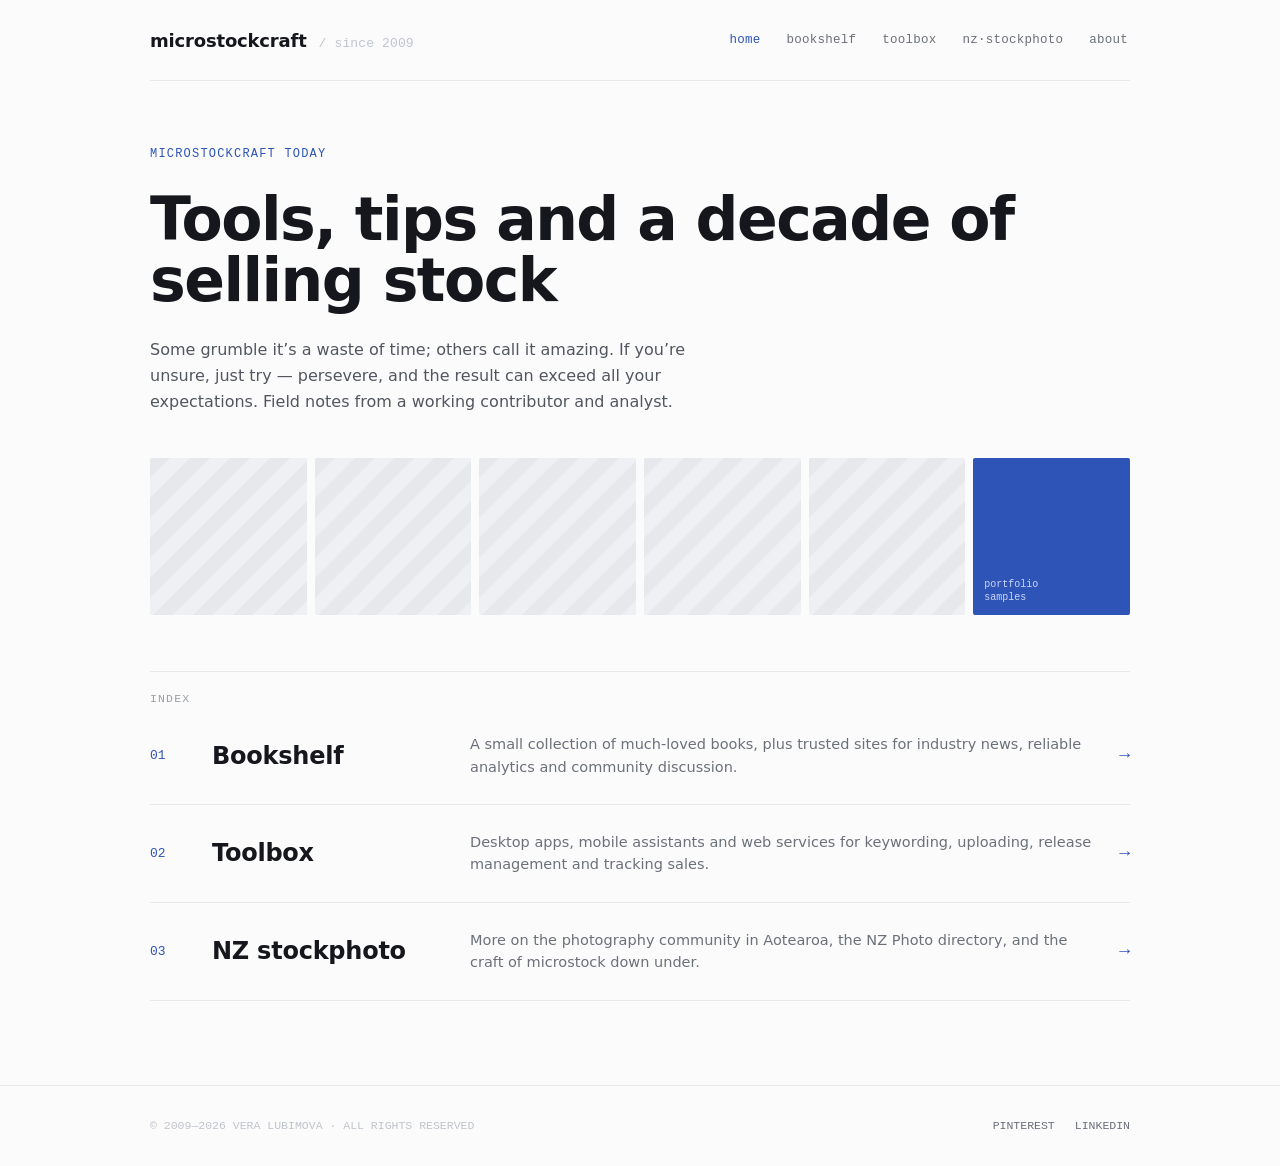
==== index.html @ 36dbcdbc "Add files via upload" ====
<!DOCTYPE html>
<html lang="en">
<head>
<meta charset="utf-8">
<meta name="viewport" content="width=device-width, initial-scale=1.0">
<title>Microstock craft | Tools and tips, stocks and stockers, royalty-free images</title>
<meta name="description" content="If you are a buyer, you will find ways to download appropriate royalty-free images, if you are a microstock contributor you will find some useful information here">
<meta name="keywords" content="leading microstock agencies, Shutterstock, iStockphoto, Dreamstime, Fotolia, Depositphotos, 123rf, Can Stock Photo, stock photography sites, best performing microstock sites, best microstock agencies, top microstock agencies, microstock craft, microstock photography, microstock profit, microstock earning, microstock market, royalty free images, royalty-free images, royalty free photo, royalty-free photo, microstock tools, microstock keywording, keywording tool, keywording service, microstock workflow, lightroom, microstock vector art, sell photos online, sell stock photo, buy photos online, buy pictures, buy photos online, buy pictures, New Zealand">
<meta name="author" content="Vera Lubimova">
<link rel="stylesheet" href="css/style.css">
</head>
<body>
<header class="site-header">
  <div class="wrap">
    <nav class="site-nav" aria-label="Primary">
      <a class="brand" href="index.html">
        <span class="brand-name">microstockcraft</span>
        <span class="brand-since">/ since 2009</span>
      </a>
      <div class="nav-links">
        <span class="nav-link is-active" aria-current="page">home</span>
        <a class="nav-link" href="books.html">bookshelf</a>
        <a class="nav-link" href="toolbox.html">toolbox</a>
        <a class="nav-link" href="articles.html">nz&middot;stockphoto</a>
        <a class="nav-link" href="about.html">about</a>
      </div>
    </nav>
  </div>
</header>
<main class="wrap">
  <section class="hero">
    <div class="hero-eyebrow">MICROSTOCKCRAFT TODAY</div>
    <h1 class="hero-title">Tools, tips and a decade of selling stock</h1>
    <p class="hero-lede">Some grumble it&rsquo;s a waste of time; others call it amazing. If you&rsquo;re unsure, just try &mdash; persevere, and the result can exceed all your expectations. Field notes from a working contributor and analyst.</p>
  </section>

  <section class="contact-sheet" aria-label="Portfolio samples">
    <div class="sheet-grid">
      <img class="sheet-cell" src="images/portfolio-1.svg" alt="Portfolio sample 1 &mdash; placeholder"><!-- TODO: image 1 -->
      <img class="sheet-cell" src="images/portfolio-2.svg" alt="Portfolio sample 2 &mdash; placeholder"><!-- TODO: image 2 -->
      <img class="sheet-cell" src="images/portfolio-3.svg" alt="Portfolio sample 3 &mdash; placeholder"><!-- TODO: image 3 -->
      <img class="sheet-cell" src="images/portfolio-4.svg" alt="Portfolio sample 4 &mdash; placeholder"><!-- TODO: image 4 -->
      <img class="sheet-cell" src="images/portfolio-5.svg" alt="Portfolio sample 5 &mdash; placeholder"><!-- TODO: image 5 -->
      <div class="sheet-cell--brand"><span>portfolio<br>samples</span></div>
    </div>
  </section>

  <section class="index">
    <div class="index-label">INDEX</div>
    <a class="index-row" href="books.html">
      <span class="index-num">01</span>
      <h3 class="index-title">Bookshelf</h3>
      <p class="index-desc">A small collection of much-loved books, plus trusted sites for industry news, reliable analytics and community discussion.</p>
      <span class="index-arrow" aria-hidden="true">&rarr;</span>
    </a>
    <a class="index-row" href="toolbox.html">
      <span class="index-num">02</span>
      <h3 class="index-title">Toolbox</h3>
      <p class="index-desc">Desktop apps, mobile assistants and web services for keywording, uploading, release management and tracking sales.</p>
      <span class="index-arrow" aria-hidden="true">&rarr;</span>
    </a>
    <a class="index-row" href="articles.html">
      <span class="index-num">03</span>
      <h3 class="index-title">NZ stockphoto</h3>
      <p class="index-desc">More on the photography community in Aotearoa, the NZ Photo directory, and the craft of microstock down under.</p>
      <span class="index-arrow" aria-hidden="true">&rarr;</span>
    </a>
  </section>
</main>
<footer class="site-footer">
  <div class="wrap">
    <div class="footer-inner">
      <span class="copyright">&copy; 2009&mdash;2026 VERA LUBIMOVA &middot; ALL RIGHTS RESERVED</span>
        <div class="social">
          <a href="https://nz.pinterest.com/veralubimova/my-illustrations/" target="_blank" rel="noopener">PINTEREST</a>
          <a href="https://www.linkedin.com/in/veralubimova" target="_blank" rel="noopener">LINKEDIN</a>
        </div>
    </div>
  </div>
</footer>
</body>
</html>
---- css/style.css ----
/* ============================================================
   MicrostockCraft — redesign (Option B: Swiss / contact-sheet)
   Single stylesheet. Design tokens are CSS custom properties.
   Fonts are self-hosted (see ../fonts/). No external requests.
   ============================================================ */

/* ---- Self-hosted fonts (only the weights actually used) ---- */
@font-face{
  font-family:'Archivo';font-style:normal;font-weight:700;font-display:swap;
  src:url("../fonts/archivo-700-normal.woff2") format("woff2");
}
@font-face{
  font-family:'Archivo';font-style:normal;font-weight:800;font-display:swap;
  src:url("../fonts/archivo-800-normal.woff2") format("woff2");
}
@font-face{
  font-family:'IBM Plex Sans';font-style:normal;font-weight:400;font-display:swap;
  src:url("../fonts/ibmplexsans-400-normal.woff2") format("woff2");
}
@font-face{
  font-family:'IBM Plex Sans';font-style:normal;font-weight:600;font-display:swap;
  src:url("../fonts/ibmplexsans-600-normal.woff2") format("woff2");
}
@font-face{
  font-family:'IBM Plex Mono';font-style:normal;font-weight:400;font-display:swap;
  src:url("../fonts/ibmplexmono-400-normal.woff2") format("woff2");
}
@font-face{
  font-family:'IBM Plex Mono';font-style:normal;font-weight:500;font-display:swap;
  src:url("../fonts/ibmplexmono-500-normal.woff2") format("woff2");
}

/* ---- Design tokens ---- */
:root{
  --bg:#fbfbfc;
  --ink:#15171c;
  --accent:#2e54b8;
  --muted-1:#3c4047;
  --muted-2:#52565e;
  --muted-3:#6c7079;
  --faint-1:#9a9ea6;
  --faint-2:#aeb2ba;
  --faint-3:#c0c4cb;
  --border:#e8e9ec;
  --border-soft:#eceef1;
  --row-hover:#f5f6f8;
  --link-underline:#c2cef0;
  --on-accent:#cdd8f7;
  --stripe-a:#eef0f3;
  --stripe-b:#e6e8ec;

  --sans:'IBM Plex Sans',system-ui,-apple-system,'Segoe UI',Roboto,sans-serif;
  --head:'Archivo','IBM Plex Sans',system-ui,sans-serif;
  --mono:'IBM Plex Mono',ui-monospace,'SFMono-Regular',Menlo,Consolas,monospace;

  --container:1060px;
  --pad-x:clamp(18px,5vw,40px);
}

/* ---- Reset / base ---- */
*{box-sizing:border-box;}
html{-webkit-text-size-adjust:100%;}
body{
  margin:0;
  background:var(--bg);
  color:var(--ink);
  font-family:var(--sans);
  font-size:16px;
  line-height:1.5;
}
img{max-width:100%;height:auto;display:block;}
a{color:inherit;}
h1,h2,h3,p{margin:0;}

/* keyboard focus */
a:focus-visible,
.index-row:focus-visible{
  outline:2px solid var(--accent);
  outline-offset:3px;
  border-radius:2px;
}

/* Min flex children so long words never force overflow */
.site-nav,.nav-links,.index-row,.index-desc,.about,.about-body,
.item,.item-body,.group-head,.footer-inner,.copyright{min-width:0;}

/* ---- Shell ---- */
.wrap{
  max-width:var(--container);
  margin:0 auto;
  padding:0 var(--pad-x);
}

/* ---- Header / nav ---- */
.site-nav{
  display:flex;
  flex-wrap:wrap;
  align-items:center;
  justify-content:space-between;
  gap:8px 20px;
  padding:18px 0;
  border-bottom:1px solid var(--border);
}
.brand{
  display:inline-flex;
  align-items:baseline;
  gap:12px;
  text-decoration:none;
  min-height:44px;
  align-content:center;
  flex-wrap:wrap;
}
.brand-name{
  font-family:var(--head);
  font-weight:800;
  font-size:18px;
  letter-spacing:-0.01em;
  color:var(--ink);
}
.brand-since{
  font-family:var(--mono);
  font-size:13px;
  color:var(--faint-3);
  letter-spacing:0.01em;
}
.nav-links{
  display:flex;
  flex-wrap:wrap;
  align-items:center;
  gap:2px 22px;
  font-family:var(--mono);
  font-size:12.5px;
  letter-spacing:0.02em;
}
.nav-link{
  display:inline-flex;
  align-items:center;
  min-height:44px;
  padding:0 2px;
  color:var(--muted-3);
  text-decoration:none;
  transition:color .15s ease;
}
.nav-link:hover{color:var(--accent);}
.nav-link.is-active{
  color:var(--accent);
  font-weight:500;
  cursor:default;
}

/* ---- Generic page header (sub-pages) ---- */
.page{padding:56px 0 60px;}
.kicker{
  font-family:var(--mono);
  font-size:12px;
  letter-spacing:0.1em;
  color:var(--accent);
  margin-bottom:18px;
}
.page-title{
  font-family:var(--head);
  font-weight:800;
  font-size:clamp(30px,6vw,46px);
  letter-spacing:-0.025em;
  margin:0 0 18px;
}
.page-intro{
  font-size:16px;
  line-height:1.6;
  color:var(--muted-2);
  max-width:52em;
  margin:0 0 6px;
}
.page-intro + .page-intro{margin:0 0 14px;}
.page-intro--tight{margin-bottom:0;}
/* Pull-quote + closing note share an identical mono style */
.mono-quote{
  font-family:var(--mono);
  font-size:13px;
  line-height:1.6;
  color:var(--faint-3);
  letter-spacing:0.01em;
  max-width:52em;
}
.page-quote{margin:0 0 18px;}
.page-note{margin:0 0 24px;}

/* ---- Home hero ---- */
.hero{padding:64px 0 44px;}
.hero-eyebrow{
  font-family:var(--mono);
  font-size:12px;
  letter-spacing:0.1em;
  color:var(--accent);
  margin-bottom:26px;
}
.hero-title{
  font-family:var(--head);
  font-weight:800;
  font-size:clamp(34px,7vw,60px);
  line-height:1.02;
  letter-spacing:-0.025em;
  margin:0 0 26px;
  max-width:15.5em;
}
.hero-lede{
  font-size:16px;
  line-height:1.6;
  color:var(--muted-2);
  max-width:34em;
}

/* ---- Contact sheet ---- */
.contact-sheet{padding:0 0 56px;}
.sheet-grid{
  display:grid;
  grid-template-columns:repeat(auto-fit,minmax(92px,1fr));
  gap:8px;
}
.sheet-cell{
  aspect-ratio:1;
  width:100%;
  border-radius:2px;
  object-fit:cover;
  background:repeating-linear-gradient(135deg,
    var(--stripe-a),var(--stripe-a) 9px,
    var(--stripe-b) 9px,var(--stripe-b) 18px);
}
.sheet-cell--brand{
  aspect-ratio:1;
  background:var(--accent);
  border-radius:2px;
  display:flex;
  align-items:flex-end;
  padding:11px;
}
.sheet-cell--brand span{
  font-family:var(--mono);
  font-size:10px;
  color:var(--on-accent);
  line-height:1.3;
}

/* ---- Home index rows ---- */
.index{padding:0 0 60px;}
.index-label{
  font-family:var(--mono);
  font-size:11.5px;
  letter-spacing:0.1em;
  color:var(--faint-1);
  border-top:1px solid var(--border);
  padding-top:18px;
}
.index-row{
  display:flex;
  flex-wrap:wrap;
  align-items:center;
  gap:14px 28px;
  padding:26px 0;
  border-bottom:1px solid var(--border);
  text-decoration:none;
  color:inherit;
  transition:background .15s ease;
}
.index-row:hover{background:var(--row-hover);}
.index-num{
  font-family:var(--mono);
  font-size:13px;
  color:var(--accent);
  width:34px;
  flex:none;
}
.index-title{
  font-family:var(--head);
  font-weight:700;
  font-size:24px;
  letter-spacing:-0.01em;
  width:230px;
}
.index-desc{
  font-size:14.5px;
  line-height:1.55;
  color:var(--muted-3);
  flex:1 1 240px;
}
.index-arrow{
  font-family:var(--mono);
  font-size:18px;
  color:var(--accent);
  margin-left:auto;
}

/* ---- List groups (books / toolbox / nz) ---- */
.group-head{
  display:flex;
  align-items:baseline;
  gap:16px;
  margin:44px 0 6px;
  padding-top:22px;
  border-top:1px solid var(--border);
}
.group-num{
  font-family:var(--mono);
  font-size:13px;
  color:var(--accent);
  flex:none;
}
.group-title{
  font-family:var(--head);
  font-weight:700;
  font-size:22px;
  letter-spacing:-0.01em;
}
.group-title--sm{font-size:21px;}

.item{
  display:flex;
  gap:14px;
  padding:13px 0;
  border-bottom:1px solid var(--border-soft);
  font-size:14.5px;
  line-height:1.5;
}
.item-dash{
  color:var(--faint-2);
  flex:none;
  font-family:var(--mono);
  font-size:13px;
}
.item-body{overflow-wrap:anywhere;}
.item-link{
  color:var(--accent);
  font-weight:600;
  text-decoration:none;
  border-bottom:1px solid var(--link-underline);
}
.item-link:hover{border-bottom-color:var(--accent);}
.item-name{font-weight:600;color:var(--ink);}
.item-desc{color:var(--muted-3);}
.tag-disc{
  font-family:var(--mono);
  font-size:11px;
  color:var(--faint-2);
  margin-left:8px;
  letter-spacing:0.04em;
}

/* inline text link inside paragraphs */
.text-link{
  color:var(--accent);
  font-weight:600;
  text-decoration:none;
  border-bottom:1px solid var(--link-underline);
}
.text-link:hover{border-bottom-color:var(--accent);}

.section-note{
  font-size:15px;
  line-height:1.6;
  color:var(--muted-2);
  max-width:52em;
  margin:0 0 18px;
}

/* ---- About ---- */
.about{
  display:flex;
  flex-wrap:wrap;
  gap:40px 56px;
  padding:64px 0 60px;
  align-items:flex-start;
}
.about-photo{
  flex:1 1 240px;
  max-width:340px;
  border-radius:2px;
  overflow:hidden;
  aspect-ratio:3/4;
  min-height:420px;
}
.about-photo img{
  width:100%;
  height:100%;
  object-fit:cover;
  object-position:50% 50%;
}
.about-body{flex:2 1 320px;}
.about-body .page-title{
  font-size:clamp(28px,6vw,42px);
  margin:0 0 24px;
}
.about-body p{
  font-size:16px;
  line-height:1.7;
  color:var(--muted-1);
  margin:0 0 18px;
}
.about-body p:last-of-type{margin-bottom:30px;}
.btn{
  display:inline-flex;
  align-items:center;
  min-height:44px;
  background:var(--accent);
  color:#fff;
  font-family:var(--mono);
  font-size:13px;
  letter-spacing:0.03em;
  padding:0 24px;
  border-radius:2px;
  text-decoration:none;
}
.btn:hover{background:#274aa6;}

/* ---- Footer ---- */
.site-footer{margin-top:24px;border-top:1px solid var(--border);}
.footer-inner{
  display:flex;
  flex-wrap:wrap;
  align-items:center;
  justify-content:space-between;
  gap:10px 20px;
  padding:18px 0;
}
.copyright{
  font-family:var(--mono);
  font-size:11.5px;
  color:var(--faint-3);
  overflow-wrap:anywhere;
}
.social{
  display:flex;
  gap:4px 20px;
  flex-wrap:wrap;
  font-family:var(--mono);
  font-size:11.5px;
}
.social a{
  display:inline-flex;
  align-items:center;
  min-height:44px;
  color:var(--muted-3);
  text-decoration:none;
}
.social a:hover{color:var(--accent);}

/* ---- Responsive ---- */
@media (max-width:600px){
  .index-title{width:auto;flex:1 1 100%;font-size:22px;}
  .index-desc{flex:1 1 100%;}
  .index-arrow{margin-left:0;}
  .hero{padding:44px 0 32px;}
  .about{gap:28px;padding:44px 0 48px;}
  .about-photo{max-width:none;}
}
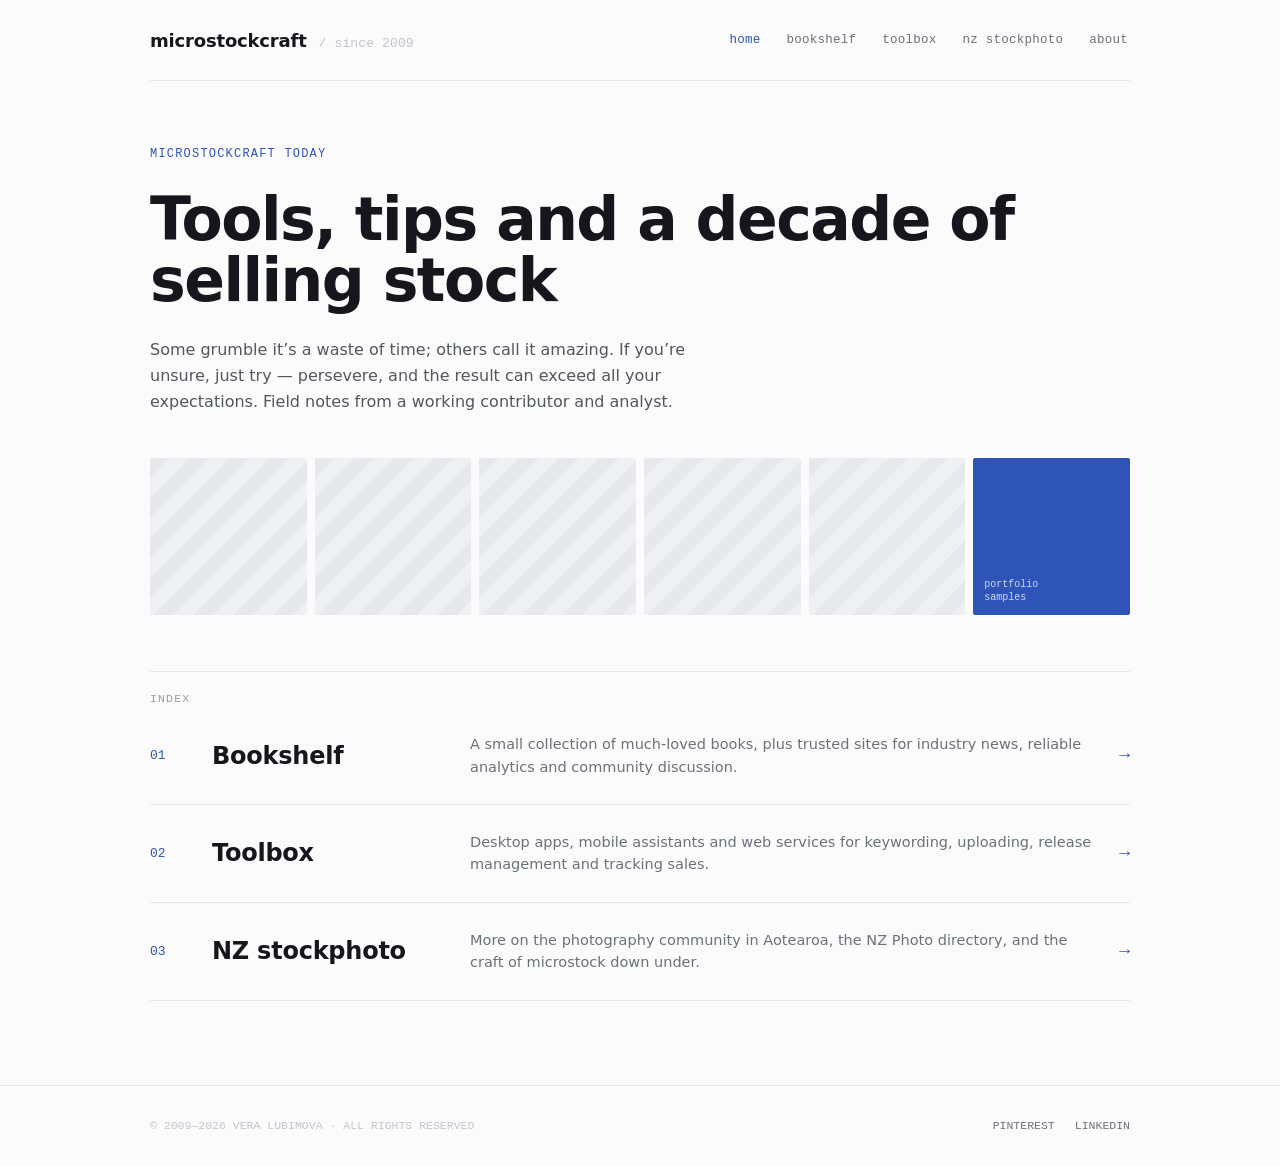
==== commit f0d667a4: "nz&middot;stockphoto" ====
--- a/index.html
+++ b/index.html
@@ -21,7 +21,7 @@
         <span class="nav-link is-active" aria-current="page">home</span>
         <a class="nav-link" href="books.html">bookshelf</a>
         <a class="nav-link" href="toolbox.html">toolbox</a>
-        <a class="nav-link" href="articles.html">nz&middot;stockphoto</a>
+        <a class="nav-link" href="articles.html">nz&nbsp;stockphoto</a>
         <a class="nav-link" href="about.html">about</a>
       </div>
     </nav>
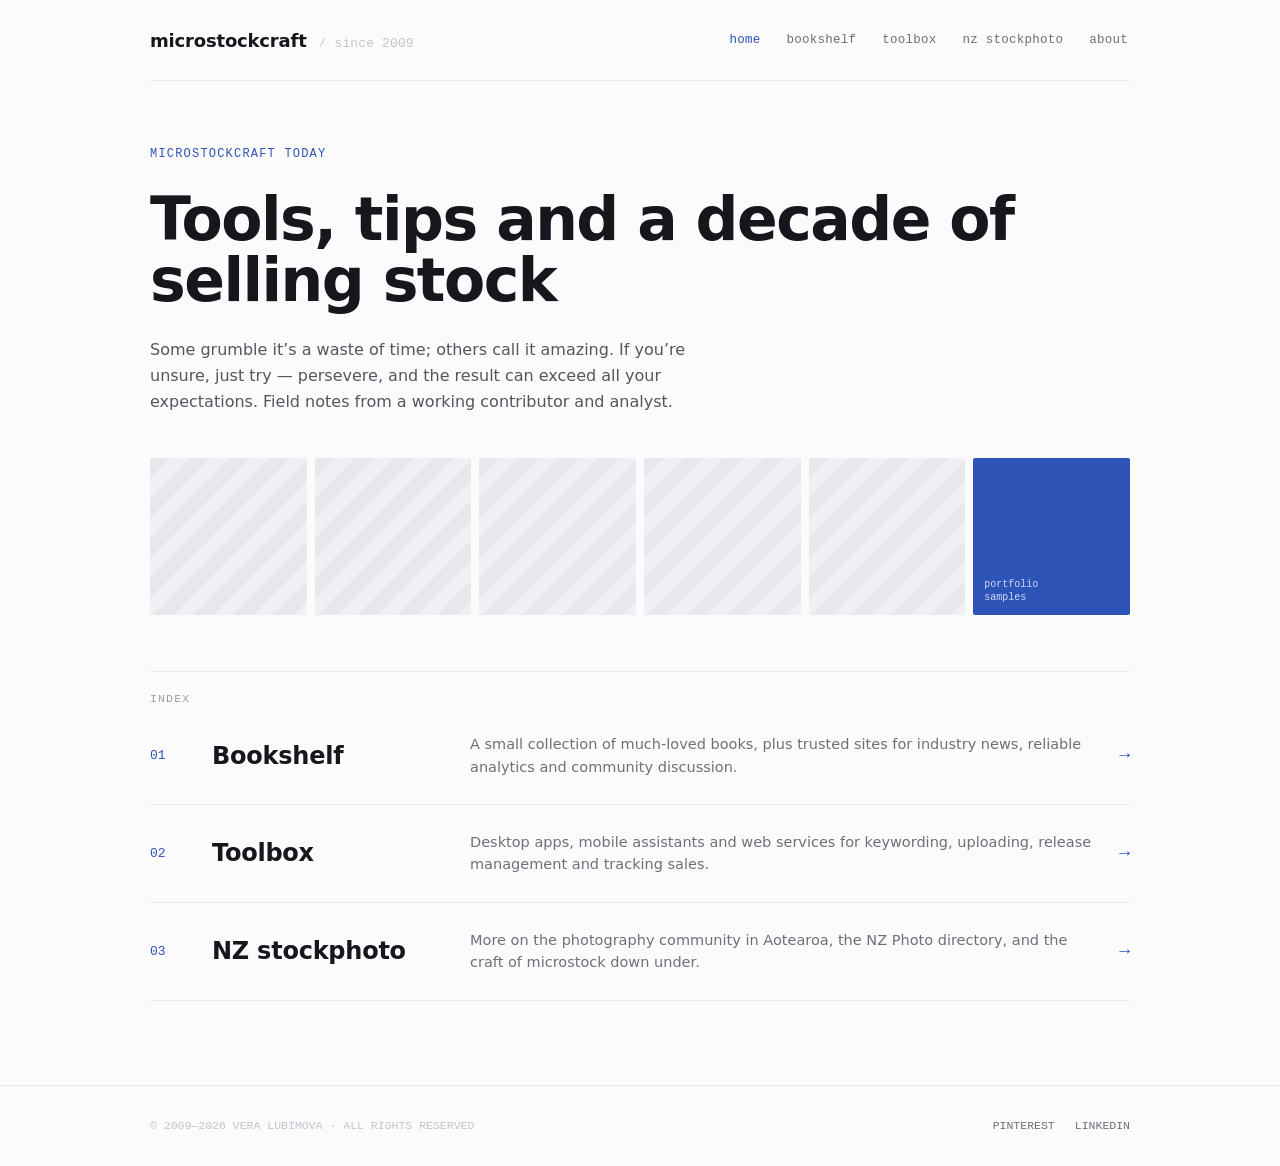
==== commit 4f68eb15: "Update index.html" ====
--- a/index.html
+++ b/index.html
@@ -7,6 +7,9 @@
 <meta name="description" content="If you are a buyer, you will find ways to download appropriate royalty-free images, if you are a microstock contributor you will find some useful information here">
 <meta name="keywords" content="leading microstock agencies, Shutterstock, iStockphoto, Dreamstime, Fotolia, Depositphotos, 123rf, Can Stock Photo, stock photography sites, best performing microstock sites, best microstock agencies, top microstock agencies, microstock craft, microstock photography, microstock profit, microstock earning, microstock market, royalty free images, royalty-free images, royalty free photo, royalty-free photo, microstock tools, microstock keywording, keywording tool, keywording service, microstock workflow, lightroom, microstock vector art, sell photos online, sell stock photo, buy photos online, buy pictures, buy photos online, buy pictures, New Zealand">
 <meta name="author" content="Vera Lubimova">
+<link rel="icon" href="favicon.ico" sizes="any">
+<link rel="icon" href="favicon.svg" type="image/svg+xml">
+<link rel="apple-touch-icon" href="apple-touch-icon.png">
 <link rel="stylesheet" href="css/style.css">
 </head>
 <body>
@@ -36,11 +39,11 @@
 
   <section class="contact-sheet" aria-label="Portfolio samples">
     <div class="sheet-grid">
-      <img class="sheet-cell" src="images/portfolio-1.svg" alt="Portfolio sample 1 &mdash; placeholder"><!-- TODO: image 1 -->
-      <img class="sheet-cell" src="images/portfolio-2.svg" alt="Portfolio sample 2 &mdash; placeholder"><!-- TODO: image 2 -->
-      <img class="sheet-cell" src="images/portfolio-3.svg" alt="Portfolio sample 3 &mdash; placeholder"><!-- TODO: image 3 -->
-      <img class="sheet-cell" src="images/portfolio-4.svg" alt="Portfolio sample 4 &mdash; placeholder"><!-- TODO: image 4 -->
-      <img class="sheet-cell" src="images/portfolio-5.svg" alt="Portfolio sample 5 &mdash; placeholder"><!-- TODO: image 5 -->
+      <img class="sheet-cell" src="images/portfolio-1.jpg" alt="Portfolio sample 1 &mdash; placeholder"><!-- TODO: image 1 -->
+      <img class="sheet-cell" src="images/portfolio-2.jpg" alt="Portfolio sample 2 &mdash; placeholder"><!-- TODO: image 2 -->
+      <img class="sheet-cell" src="images/portfolio-3.jpg" alt="Portfolio sample 3 &mdash; placeholder"><!-- TODO: image 3 -->
+      <img class="sheet-cell" src="images/portfolio-4.jpg" alt="Portfolio sample 4 &mdash; placeholder"><!-- TODO: image 4 -->
+      <img class="sheet-cell" src="images/portfolio-5.jpg" alt="Portfolio sample 5 &mdash; placeholder"><!-- TODO: image 5 -->
       <div class="sheet-cell--brand"><span>portfolio<br>samples</span></div>
     </div>
   </section>
--- a/css/style.css
+++ b/css/style.css
@@ -149,7 +149,7 @@
 }
 
 /* ---- Generic page header (sub-pages) ---- */
-.page{padding:56px 0 60px;}
+.page{padding-top:56px;padding-bottom:60px;}
 .kicker{
   font-family:var(--mono);
   font-size:12px;
@@ -367,7 +367,8 @@
   display:flex;
   flex-wrap:wrap;
   gap:40px 56px;
-  padding:64px 0 60px;
+  padding-top:64px;
+  padding-bottom:60px;
   align-items:flex-start;
 }
 .about-photo{
@@ -449,6 +450,6 @@
   .index-desc{flex:1 1 100%;}
   .index-arrow{margin-left:0;}
   .hero{padding:44px 0 32px;}
-  .about{gap:28px;padding:44px 0 48px;}
+  .about{gap:28px;padding-top:44px;padding-bottom:48px;}
   .about-photo{max-width:none;}
 }
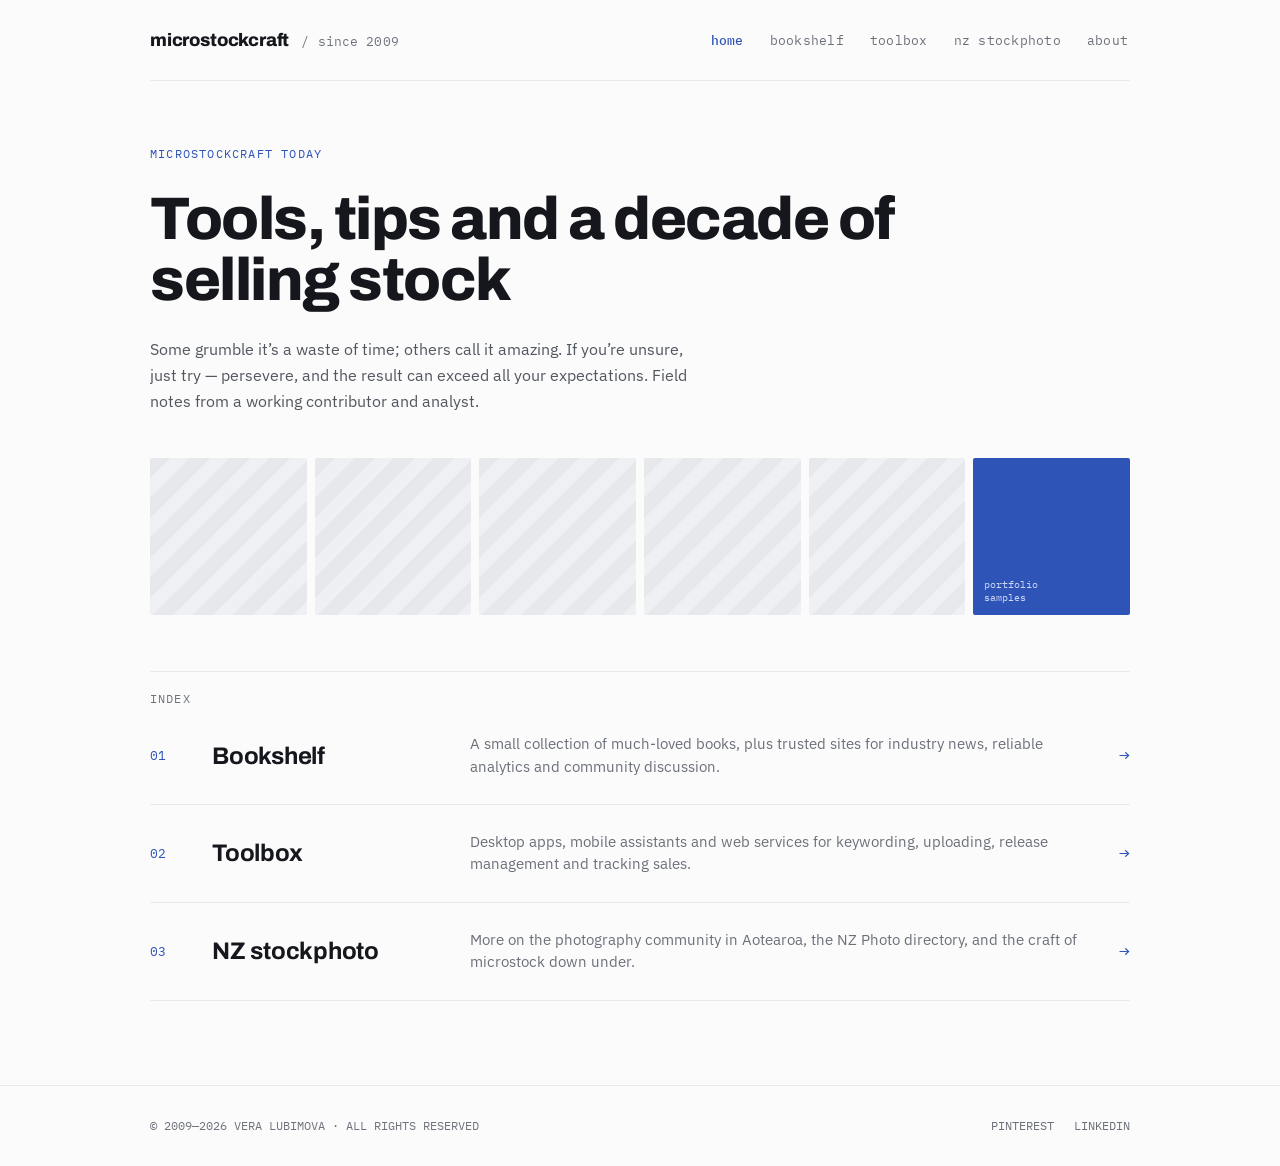
==== commit 27a8aaf2: "Stage 2: rebuilt fonts, modern image formats, per-page OG, Apache config, FTP deploy - Fonts: 4 subs" ====
--- a/index.html
+++ b/index.html
@@ -3,14 +3,37 @@
 <head>
 <meta charset="utf-8">
 <meta name="viewport" content="width=device-width, initial-scale=1.0">
-<title>Microstock craft | Tools and tips, stocks and stockers, royalty-free images</title>
-<meta name="description" content="If you are a buyer, you will find ways to download appropriate royalty-free images, if you are a microstock contributor you will find some useful information here">
-<meta name="keywords" content="leading microstock agencies, Shutterstock, iStockphoto, Dreamstime, Fotolia, Depositphotos, 123rf, Can Stock Photo, stock photography sites, best performing microstock sites, best microstock agencies, top microstock agencies, microstock craft, microstock photography, microstock profit, microstock earning, microstock market, royalty free images, royalty-free images, royalty free photo, royalty-free photo, microstock tools, microstock keywording, keywording tool, keywording service, microstock workflow, lightroom, microstock vector art, sell photos online, sell stock photo, buy photos online, buy pictures, buy photos online, buy pictures, New Zealand">
+<title>MicrostockCraft &mdash; tools, tips and a decade of selling stock</title>
+<meta name="description" content="Field notes, tools and trusted links from Vera Lubimova, a working microstock contributor and analyst since 2009.">
+<meta name="keywords" content="microstock, stock photography, microstock contributor, stock photography tools, Vera Lubimova, New Zealand stock photography">
 <meta name="author" content="Vera Lubimova">
+<meta name="robots" content="index, follow">
+<meta name="theme-color" content="#2e54b8">
+<link rel="canonical" href="https://microstockcraft.com/">
+<meta property="og:type" content="website">
+<meta property="og:site_name" content="MicrostockCraft">
+<meta property="og:locale" content="en_NZ">
+<meta property="og:title" content="MicrostockCraft &mdash; tools, tips and a decade of selling stock">
+<meta property="og:description" content="Field notes, tools and trusted links from Vera Lubimova, a working microstock contributor and analyst since 2009.">
+<meta property="og:url" content="https://microstockcraft.com/">
+<meta property="og:image" content="https://microstockcraft.com/og/og-home.png">
+<meta property="og:image:width" content="1200">
+<meta property="og:image:height" content="630">
+<meta name="twitter:card" content="summary_large_image">
+<meta name="twitter:title" content="MicrostockCraft &mdash; tools, tips and a decade of selling stock">
+<meta name="twitter:description" content="Field notes, tools and trusted links from Vera Lubimova, a working microstock contributor and analyst since 2009.">
+<meta name="twitter:image" content="https://microstockcraft.com/og/og-home.png">
 <link rel="icon" href="favicon.ico" sizes="any">
 <link rel="icon" href="favicon.svg" type="image/svg+xml">
 <link rel="apple-touch-icon" href="apple-touch-icon.png">
-<link rel="stylesheet" href="css/style.css">
+<link rel="preload" href="fonts/archivo-var.woff2" as="font" type="font/woff2" crossorigin>
+<link rel="stylesheet" href="css/style.css?v=20261028">
+<script type="application/ld+json">
+{"@context":"https://schema.org","@graph":[
+{"@type":"WebSite","@id":"https://microstockcraft.com/#website","url":"https://microstockcraft.com/","name":"MicrostockCraft","description":"Tools, tips and trusted links for microstock contributors and buyers, from a working contributor since 2009.","inLanguage":"en","publisher":{"@id":"https://microstockcraft.com/#vera"}},
+{"@type":"Person","@id":"https://microstockcraft.com/#vera","name":"Vera Lubimova","url":"https://microstockcraft.com/about.html","jobTitle":"Photographer, illustrator and picture researcher","sameAs":["https://nz.pinterest.com/veralubimova/my-illustrations/","https://www.linkedin.com/in/veralubimova"]}
+]}
+</script>
 </head>
 <body>
 <header class="site-header">
--- a/css/style.css
+++ b/css/style.css
@@ -4,30 +4,25 @@
    Fonts are self-hosted (see ../fonts/). No external requests.
    ============================================================ */
 
-/* ---- Self-hosted fonts (only the weights actually used) ---- */
+/* ---- Self-hosted fonts ----
+   Subset: Latin-1, Latin Extended-A (te reo Maori macrons), punctuation, arrows.
+   Archivo and Plex Sans are variable (wght axis), Plex Mono is static.
+   Licence: SIL OFL 1.1, see ../fonts/OFL-*.txt */
 @font-face{
-  font-family:'Archivo';font-style:normal;font-weight:700;font-display:swap;
-  src:url("../fonts/archivo-700-normal.woff2") format("woff2");
+  font-family:'Archivo';font-style:normal;font-weight:700 800;font-display:swap;
+  src:url("../fonts/archivo-var.woff2") format("woff2");
 }
 @font-face{
-  font-family:'Archivo';font-style:normal;font-weight:800;font-display:swap;
-  src:url("../fonts/archivo-800-normal.woff2") format("woff2");
-}
-@font-face{
-  font-family:'IBM Plex Sans';font-style:normal;font-weight:400;font-display:swap;
-  src:url("../fonts/ibmplexsans-400-normal.woff2") format("woff2");
-}
-@font-face{
-  font-family:'IBM Plex Sans';font-style:normal;font-weight:600;font-display:swap;
-  src:url("../fonts/ibmplexsans-600-normal.woff2") format("woff2");
+  font-family:'IBM Plex Sans';font-style:normal;font-weight:400 600;font-display:swap;
+  src:url("../fonts/ibmplexsans-var.woff2") format("woff2");
 }
 @font-face{
   font-family:'IBM Plex Mono';font-style:normal;font-weight:400;font-display:swap;
-  src:url("../fonts/ibmplexmono-400-normal.woff2") format("woff2");
+  src:url("../fonts/ibmplexmono-400.woff2") format("woff2");
 }
 @font-face{
   font-family:'IBM Plex Mono';font-style:normal;font-weight:500;font-display:swap;
-  src:url("../fonts/ibmplexmono-500-normal.woff2") format("woff2");
+  src:url("../fonts/ibmplexmono-500.woff2") format("woff2");
 }
 
 /* ---- Design tokens ---- */
@@ -38,9 +33,9 @@
   --muted-1:#3c4047;
   --muted-2:#52565e;
   --muted-3:#6c7079;
-  --faint-1:#9a9ea6;
+  /* Secondary text: lightest grey that still meets WCAG AA (4.5:1) on --bg */
+  --subtle:#6f737c;
   --faint-2:#aeb2ba;
-  --faint-3:#c0c4cb;
   --border:#e8e9ec;
   --border-soft:#eceef1;
   --row-hover:#f5f6f8;
@@ -120,7 +115,7 @@
 .brand-since{
   font-family:var(--mono);
   font-size:13px;
-  color:var(--faint-3);
+  color:var(--subtle);
   letter-spacing:0.01em;
 }
 .nav-links{
@@ -178,7 +173,7 @@
   font-family:var(--mono);
   font-size:13px;
   line-height:1.6;
-  color:var(--faint-3);
+  color:var(--subtle);
   letter-spacing:0.01em;
   max-width:52em;
 }
@@ -247,7 +242,7 @@
   font-family:var(--mono);
   font-size:11.5px;
   letter-spacing:0.1em;
-  color:var(--faint-1);
+  color:var(--subtle);
   border-top:1px solid var(--border);
   padding-top:18px;
 }
@@ -338,9 +333,14 @@
 .item-name{font-weight:600;color:var(--ink);}
 .item-desc{color:var(--muted-3);}
 .tag-disc{
+  display:inline-block;
   font-family:var(--mono);
   font-size:11px;
-  color:var(--faint-2);
+  line-height:1.5;
+  color:var(--muted-2);
+  background:var(--stripe-a);
+  border-radius:2px;
+  padding:0 6px;
   margin-left:8px;
   letter-spacing:0.04em;
 }
@@ -358,7 +358,6 @@
   font-size:15px;
   line-height:1.6;
   color:var(--muted-2);
-  max-width:52em;
   margin:0 0 18px;
 }
 
@@ -379,6 +378,7 @@
   aspect-ratio:3/4;
   min-height:420px;
 }
+.about-photo picture{display:block;height:100%;}
 .about-photo img{
   width:100%;
   height:100%;
@@ -425,9 +425,14 @@
 .copyright{
   font-family:var(--mono);
   font-size:11.5px;
-  color:var(--faint-3);
+  color:var(--subtle);
   overflow-wrap:anywhere;
 }
+.copyright a{
+  text-decoration-color:var(--border);
+  text-underline-offset:3px;
+}
+.copyright a:hover{color:var(--accent);text-decoration-color:currentColor;}
 .social{
   display:flex;
   gap:4px 20px;
